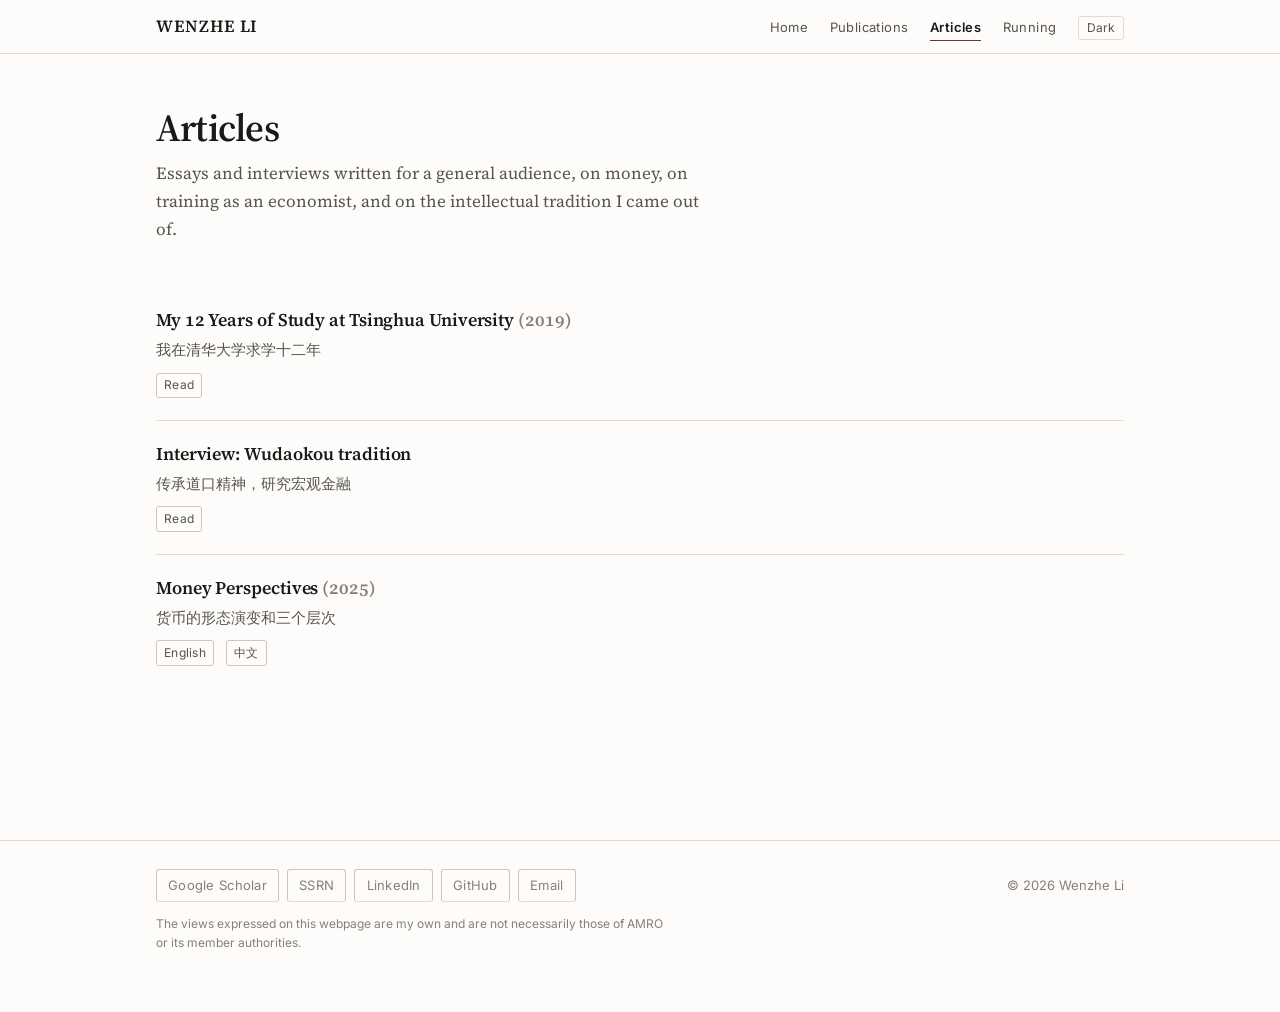
==== articles.html @ 1688cc85 "Complete the Google Site migration: photos and full article pages - All 9 running photos captured fr" ====
<!DOCTYPE html>
<html lang="en">
<head>
<meta charset="utf-8">
<meta name="viewport" content="width=device-width, initial-scale=1">
<title>Articles — Wenzhe Li</title>
<meta name="description" content="Essays and interviews by Wenzhe Li, including Money Perspectives, My 12 Years of Study at Tsinghua University, and an interview on the Wudaokou tradition.">
<link rel="canonical" href="https://freedomcs.github.io/articles.html">

<link rel="preconnect" href="https://fonts.googleapis.com">
<link rel="preconnect" href="https://fonts.gstatic.com" crossorigin>
<link href="https://fonts.googleapis.com/css2?family=Source+Serif+4:ital,opsz,wght@0,8..60,400..700;1,8..60,400&family=Inter:wght@400;500;600&display=swap" rel="stylesheet">
<link rel="icon" href="assets/favicon.svg" type="image/svg+xml">
<link rel="stylesheet" href="assets/style.css">
<script>
  try { var t = localStorage.getItem("wl-theme");
    if (t === "light" || t === "dark") document.documentElement.setAttribute("data-theme", t);
  } catch (e) {}
</script>
</head>
<body>
<a class="skip" href="#main">Skip to content</a>

<header class="masthead">
  <div class="masthead__inner">
    <a class="brand" href="index.html">Wenzhe Li</a>
    <nav class="nav" aria-label="Main">
      <a href="index.html">Home</a>
      <a href="index.html#publications">Publications</a>
      <a href="articles.html" aria-current="page">Articles</a>
      <a href="running.html">Running</a>
      <button class="theme-toggle" type="button">Dark</button>
    </nav>
  </div>
</header>

<main id="main">
  <div class="wrap">

    <h1 class="page-title">Articles</h1>
    <p class="page-intro">
      Essays and interviews written for a general audience, on money, on
      training as an economist, and on the intellectual tradition I came out of.
    </p>

    <ul class="articles" id="articles"></ul>


  </div>
</main>

<footer class="foot">
  <div class="wrap">
    <div class="foot__grid">
      <ul class="linkrow js-profiles"></ul>
      <div style="margin-left:auto">© <span class="js-year"></span> Wenzhe Li</div>
    </div>
    <p class="foot__disclaimer js-disclaimer"></p>
  </div>
</footer>

<script src="assets/site.js"></script>
</body>
</html>
---- assets/style.css ----
/* ==========================================================================
   Wenzhe Li — academic site
   Restrained academic serif. Light + dark. Print-optimised.
   ========================================================================== */

/* --- Design tokens ------------------------------------------------------- */
:root {
  --serif: "Source Serif 4", "Source Serif Pro", Charter, "Iowan Old Style",
           "Palatino Linotype", Palatino, Georgia, "Times New Roman", serif;
  --sans: "Inter", -apple-system, BlinkMacSystemFont, "Segoe UI", Roboto,
          "Helvetica Neue", Arial, sans-serif;
  --mono: ui-monospace, "SF Mono", "Cascadia Mono", Menlo, Consolas, monospace;
  --cjk: "Source Han Serif SC", "Noto Serif CJK SC", "Songti SC", SimSun, serif;

  /* Light theme */
  --bg:            #fdfcfa;
  --bg-raised:     #ffffff;
  --bg-subtle:     #f5f2ed;
  --ink:           #1a1a18;
  --ink-muted:     #57544e;
  --ink-faint:     #85817a;
  --rule:          #e2ddd4;
  --rule-strong:   #cdc7bb;
  --accent:        #7a2e2e;
  --accent-soft:   #f0e4e4;
  --accent-ink:    #5c2222;
  --new:           #8a5a00;
  --new-bg:        #fdf3dd;

  --measure: 34rem;
  --page: 64rem;
  --step: 1.6rem;
  --radius: 3px;
  --transition: 140ms ease;
}

@media (prefers-color-scheme: dark) {
  :root {
    --bg:          #16161a;
    --bg-raised:   #1d1d22;
    --bg-subtle:   #232329;
    --ink:         #e8e6e1;
    --ink-muted:   #a8a49c;
    --ink-faint:   #7d7972;
    --rule:        #32323a;
    --rule-strong: #45454f;
    --accent:      #d99a9a;
    --accent-soft: #2e2224;
    --accent-ink:  #e8b8b8;
    --new:         #d9b169;
    --new-bg:      #302819;
  }
}

/* Explicit toggle overrides — must win in both directions. */
:root[data-theme="light"] {
  --bg: #fdfcfa;  --bg-raised: #ffffff; --bg-subtle: #f5f2ed;
  --ink: #1a1a18; --ink-muted: #57544e; --ink-faint: #85817a;
  --rule: #e2ddd4; --rule-strong: #cdc7bb;
  --accent: #7a2e2e; --accent-soft: #f0e4e4; --accent-ink: #5c2222;
  --new: #8a5a00; --new-bg: #fdf3dd;
}
:root[data-theme="dark"] {
  --bg: #16161a;  --bg-raised: #1d1d22; --bg-subtle: #232329;
  --ink: #e8e6e1; --ink-muted: #a8a49c; --ink-faint: #7d7972;
  --rule: #32323a; --rule-strong: #45454f;
  --accent: #d99a9a; --accent-soft: #2e2224; --accent-ink: #e8b8b8;
  --new: #d9b169; --new-bg: #302819;
}

/* --- Base --------------------------------------------------------------- */
*, *::before, *::after { box-sizing: border-box; }

html {
  -webkit-text-size-adjust: 100%;
  scroll-behavior: smooth;
  scroll-padding-top: 5rem;
}
@media (prefers-reduced-motion: reduce) {
  html { scroll-behavior: auto; }
  *, *::before, *::after { transition-duration: 0.01ms !important; animation-duration: 0.01ms !important; }
}

body {
  margin: 0;
  background: var(--bg);
  color: var(--ink);
  font-family: var(--serif);
  font-size: 1.0625rem;
  line-height: 1.65;
  font-feature-settings: "kern" 1, "liga" 1, "onum" 1;
  text-rendering: optimizeLegibility;
  -webkit-font-smoothing: antialiased;
}

img { max-width: 100%; height: auto; display: block; }

a {
  color: var(--accent);
  text-decoration: none;
  border-bottom: 1px solid color-mix(in srgb, var(--accent) 32%, transparent);
  transition: border-color var(--transition), color var(--transition), background var(--transition);
}
a:hover { border-bottom-color: var(--accent); }
a:focus-visible {
  outline: 2px solid var(--accent);
  outline-offset: 2px;
  border-radius: 2px;
}

:lang(zh), .zh { font-family: var(--cjk); }

/* --- Layout ------------------------------------------------------------- */
.wrap {
  max-width: var(--page);
  margin: 0 auto;
  padding: 0 1.75rem;
}
.prose { max-width: var(--measure); }

main { padding-bottom: 5rem; }

section + section { margin-top: calc(var(--step) * 2.5); }

/* --- Skip link ---------------------------------------------------------- */
.skip {
  position: absolute;
  left: -9999px;
  top: 0;
  background: var(--accent);
  color: #fff;
  padding: 0.65rem 1.1rem;
  z-index: 100;
  border: 0;
  font-family: var(--sans);
  font-size: 0.875rem;
}
.skip:focus { left: 0.5rem; top: 0.5rem; }

/* --- Site header / nav -------------------------------------------------- */
.masthead {
  position: sticky;
  top: 0;
  z-index: 50;
  background: color-mix(in srgb, var(--bg) 88%, transparent);
  backdrop-filter: saturate(180%) blur(12px);
  -webkit-backdrop-filter: saturate(180%) blur(12px);
  border-bottom: 1px solid var(--rule);
}
.masthead__inner {
  max-width: var(--page);
  margin: 0 auto;
  padding: 0.75rem 1.75rem;
  display: flex;
  align-items: baseline;
  gap: 1.5rem;
  flex-wrap: wrap;
}
.brand {
  font-family: var(--serif);
  font-size: 1.0625rem;
  font-weight: 600;
  letter-spacing: 0.055em;
  text-transform: uppercase;
  color: var(--ink);
  border: 0;
  white-space: nowrap;
}
.brand:hover { color: var(--accent); border: 0; }

.nav {
  display: flex;
  gap: 1.35rem;
  margin-left: auto;
  align-items: baseline;
  flex-wrap: wrap;
  font-family: var(--sans);
  font-size: 0.8125rem;
  letter-spacing: 0.03em;
}
.nav a {
  color: var(--ink-muted);
  border: 0;
  padding-bottom: 2px;
  border-bottom: 1.5px solid transparent;
}
.nav a:hover { color: var(--ink); border-bottom-color: var(--rule-strong); }
.nav a[aria-current="page"] {
  color: var(--ink);
  font-weight: 600;
  border-bottom-color: var(--accent);
}

.theme-toggle {
  background: none;
  border: 1px solid var(--rule);
  color: var(--ink-muted);
  font-family: var(--sans);
  font-size: 0.75rem;
  cursor: pointer;
  padding: 0.25rem 0.5rem;
  border-radius: var(--radius);
  line-height: 1.2;
}
.theme-toggle:hover { color: var(--ink); border-color: var(--rule-strong); }

/* --- Hero --------------------------------------------------------------- */
.hero { padding: 3.75rem 0 0; }
.hero__grid {
  display: grid;
  grid-template-columns: minmax(0, 1fr) 12.5rem;
  gap: 3rem;
  align-items: start;
}
@media (max-width: 46rem) {
  .hero { padding-top: 2.5rem; }
  .hero__grid { grid-template-columns: 1fr; gap: 1.75rem; }
  .hero__aside { order: -1; }
}

h1.hero__name {
  font-size: clamp(2.1rem, 5.5vw, 3rem);
  line-height: 1.08;
  margin: 0 0 0.2em;
  font-weight: 600;
  letter-spacing: -0.02em;
}
.hero__name .zh {
  font-size: 0.55em;
  font-weight: 400;
  color: var(--ink-muted);
  letter-spacing: 0.06em;
  margin-left: 0.45em;
  white-space: nowrap;
}
.hero__tagline {
  font-family: var(--sans);
  font-size: 0.875rem;
  letter-spacing: 0.04em;
  color: var(--ink-muted);
  margin: 0 0 1.75rem;
}

.hero__lede {
  font-size: 1.1875rem;
  line-height: 1.55;
  margin: 0 0 1.5rem;
  max-width: var(--measure);
}
.hero__lede a { border-bottom-color: color-mix(in srgb, var(--accent) 45%, transparent); }

.portrait {
  border-radius: var(--radius);
  border: 1px solid var(--rule);
  background: var(--bg-subtle);
  aspect-ratio: 4 / 5;
  object-fit: cover;
  width: 100%;
}
.portrait--placeholder {
  display: grid;
  place-items: center;
  font-family: var(--sans);
  font-size: 0.6875rem;
  color: var(--ink-faint);
  text-align: center;
  padding: 1rem;
  line-height: 1.5;
}
@media (max-width: 46rem) {
  .portrait { max-width: 9rem; aspect-ratio: 1 / 1; border-radius: 50%; }
}

/* --- Affiliations ------------------------------------------------------- */
.affil {
  list-style: none;
  margin: 0 0 1.75rem;
  padding: 0;
  font-size: 0.9375rem;
  line-height: 1.5;
}
.affil li { margin-bottom: 0.4rem; padding-left: 0; }
.affil .role { color: var(--ink); }
.affil .org { color: var(--ink-muted); }
.affil .period {
  font-family: var(--sans);
  font-size: 0.75rem;
  color: var(--ink-faint);
  font-variant-numeric: tabular-nums;
  margin-left: 0.35rem;
}

.edu-line {
  font-size: 0.9375rem;
  color: var(--ink-muted);
  margin: -0.9rem 0 1.75rem;
}

/* --- Article pages ------------------------------------------------------- */
.article-meta {
  font-family: var(--sans);
  font-size: 0.8125rem;
  color: var(--ink-faint);
  margin: -1.75rem 0 2.5rem;
}
.article-body h2 {
  margin-top: 2.25rem;
  text-transform: none;
  letter-spacing: 0.01em;
  font-family: var(--serif);
  font-size: 1.25rem;
}
.article-body p { margin: 0 0 1.1em; }
.article-body .footnote {
  font-size: 0.8125rem;
  color: var(--ink-faint);
  border-top: 1px solid var(--rule);
  padding-top: 0.9rem;
  margin-top: 2rem;
}
.article-body .footnote + .footnote { border-top: 0; padding-top: 0; margin-top: 0; }

/* --- Cities chips (running page) ---------------------------------------- */
.cities { margin-top: 0.25rem; }
.cities li {
  display: inline-block;
  padding: 0.32rem 0.7rem;
  border: 1px solid var(--rule-strong);
  border-radius: var(--radius);
  color: var(--ink-muted);
  letter-spacing: 0.02em;
}

/* --- Photo gallery (running page) ---------------------------------------- */
.gallery {
  display: grid;
  grid-template-columns: repeat(auto-fill, minmax(14rem, 1fr));
  gap: 1rem;
}
.gallery figure { margin: 0; }
.gallery img {
  width: 100%;
  aspect-ratio: 1 / 1;
  object-fit: cover;
  border-radius: var(--radius);
  border: 1px solid var(--rule);
}
.gallery figcaption {
  font-family: var(--sans);
  font-size: 0.75rem;
  color: var(--ink-faint);
  margin-top: 0.35rem;
}

/* --- Profile links row -------------------------------------------------- */
.linkrow {
  display: flex;
  flex-wrap: wrap;
  gap: 0.5rem;
  list-style: none;
  margin: 0;
  padding: 0;
  font-family: var(--sans);
  font-size: 0.8125rem;
}
.linkrow a {
  display: inline-block;
  padding: 0.32rem 0.7rem;
  border: 1px solid var(--rule-strong);
  border-radius: var(--radius);
  color: var(--ink-muted);
  letter-spacing: 0.02em;
}
.linkrow a:hover {
  color: var(--accent);
  border-color: var(--accent);
  background: var(--accent-soft);
}

/* --- Headings ----------------------------------------------------------- */
h2 {
  font-size: 1.0625rem;
  font-weight: 600;
  letter-spacing: 0.09em;
  text-transform: uppercase;
  font-family: var(--sans);
  color: var(--ink);
  margin: 0 0 1.35rem;
  padding-bottom: 0.55rem;
  border-bottom: 1px solid var(--rule);
  display: flex;
  align-items: baseline;
  gap: 0.75rem;
  flex-wrap: wrap;
}
h2 .h2__aside {
  font-size: 0.75rem;
  font-weight: 400;
  letter-spacing: 0.03em;
  text-transform: none;
  color: var(--ink-faint);
  margin-left: auto;
}
h2 .h2__aside a { color: var(--ink-faint); border-bottom-color: var(--rule-strong); }
h2 .h2__aside a:hover { color: var(--accent); }

h3 {
  font-size: 1.125rem;
  font-weight: 600;
  margin: 0 0 0.4rem;
  line-height: 1.3;
  letter-spacing: -0.005em;
}

.page-title {
  font-size: clamp(1.85rem, 4.5vw, 2.4rem);
  font-weight: 600;
  letter-spacing: -0.02em;
  margin: 3.25rem 0 0.5rem;
  line-height: 1.15;
}
.page-intro {
  color: var(--ink-muted);
  max-width: var(--measure);
  margin: 0 0 2.75rem;
  font-size: 1.0625rem;
}

/* --- News --------------------------------------------------------------- */
.news { list-style: none; margin: 0; padding: 0; }
.news li {
  display: grid;
  grid-template-columns: 5rem 1fr;
  gap: 1rem;
  padding: 0.7rem 0;
  border-bottom: 1px solid var(--rule);
  font-size: 0.9375rem;
  line-height: 1.55;
}
.news li:last-child { border-bottom: 0; }
.news time {
  font-family: var(--sans);
  font-size: 0.75rem;
  color: var(--ink-faint);
  font-variant-numeric: tabular-nums;
  letter-spacing: 0.03em;
  padding-top: 0.22rem;
  white-space: nowrap;
}
@media (max-width: 34rem) {
  .news li { grid-template-columns: 1fr; gap: 0.2rem; }
  .news time { padding-top: 0; }
}

/* --- Research themes ---------------------------------------------------- */
.themes { display: grid; gap: 1.5rem; }
.theme {
  border-left: 2px solid var(--rule-strong);
  padding: 0.1rem 0 0.1rem 1.25rem;
}
.theme:hover { border-left-color: var(--accent); }
.theme h3 { font-size: 1.0625rem; }
.theme p {
  color: var(--ink-muted);
  margin: 0.35rem 0 0.6rem;
  font-size: 0.9375rem;
  max-width: var(--measure);
}
.theme__count {
  font-family: var(--sans);
  font-size: 0.75rem;
  color: var(--ink-faint);
  letter-spacing: 0.03em;
}
.theme__count a { color: var(--ink-faint); border-bottom-color: var(--rule-strong); }
.theme__count a:hover { color: var(--accent); }

/* --- Publications ------------------------------------------------------- */
.pubgroup + .pubgroup { margin-top: 2.5rem; }
.pubgroup__title {
  font-family: var(--sans);
  font-size: 0.8125rem;
  font-weight: 600;
  letter-spacing: 0.09em;
  text-transform: uppercase;
  color: var(--ink-muted);
  margin: 0 0 0.9rem;
}

.pubs { list-style: none; margin: 0; padding: 0; counter-reset: pub; }

.pub {
  display: grid;
  grid-template-columns: 3.25rem 1fr;
  gap: 1.1rem;
  padding: 1rem 0;
  border-bottom: 1px solid var(--rule);
}
.pub:last-child { border-bottom: 0; }
@media (max-width: 34rem) {
  .pub { grid-template-columns: 1fr; gap: 0.3rem; }
}

.pub__year {
  font-family: var(--sans);
  font-size: 0.8125rem;
  color: var(--ink-faint);
  font-variant-numeric: tabular-nums;
  letter-spacing: 0.02em;
  padding-top: 0.28rem;
}

.pub__title {
  font-size: 1.0625rem;
  font-weight: 600;
  line-height: 1.38;
  margin: 0 0 0.22rem;
  letter-spacing: -0.004em;
}
.pub__title a { color: var(--ink); border-bottom-color: var(--rule-strong); }
.pub__title a:hover { color: var(--accent); border-bottom-color: var(--accent); }

.pub__authors {
  font-size: 0.9375rem;
  color: var(--ink-muted);
  margin: 0 0 0.15rem;
}
.pub__authors .self { color: var(--ink); font-weight: 600; }

.pub__venue {
  font-size: 0.9375rem;
  color: var(--ink-muted);
  margin: 0 0 0.15rem;
}
.pub__venue em { color: var(--ink); font-style: italic; }

.pub__zh {
  font-family: var(--cjk);
  font-size: 0.875rem;
  color: var(--ink-faint);
  margin: 0.25rem 0 0.15rem;
  line-height: 1.6;
}

.pub__note,
.pub__presented {
  font-size: 0.875rem;
  color: var(--ink-faint);
  margin: 0.25rem 0 0;
  line-height: 1.55;
}

.pub__meta {
  display: flex;
  flex-wrap: wrap;
  align-items: center;
  gap: 0.35rem 0.75rem;
  margin-top: 0.5rem;
  font-family: var(--sans);
  font-size: 0.75rem;
  letter-spacing: 0.02em;
}
.pub__links { display: flex; flex-wrap: wrap; gap: 0.35rem; }
.pub__links a {
  border: 1px solid var(--rule-strong);
  border-radius: var(--radius);
  padding: 0.12rem 0.45rem;
  color: var(--ink-muted);
}
.pub__links a:hover { color: var(--accent); border-color: var(--accent); background: var(--accent-soft); }

.cites { color: var(--ink-faint); }
.cites a { color: var(--ink-faint); border-bottom-color: var(--rule-strong); }
.cites a:hover { color: var(--accent); }

.tag {
  display: inline-block;
  font-family: var(--sans);
  font-size: 0.6875rem;
  letter-spacing: 0.05em;
  text-transform: uppercase;
  padding: 0.1rem 0.4rem;
  border-radius: var(--radius);
  background: var(--bg-subtle);
  color: var(--ink-faint);
  border: 1px solid var(--rule);
  white-space: nowrap;
}
.tag--new {
  background: var(--new-bg);
  color: var(--new);
  border-color: color-mix(in srgb, var(--new) 32%, transparent);
  font-weight: 600;
}
.tag--theme { cursor: pointer; }
.tag--theme:hover { color: var(--accent); border-color: var(--accent); }

/* --- Filters ------------------------------------------------------------ */
.filters {
  display: flex;
  flex-wrap: wrap;
  gap: 0.45rem;
  margin: 0 0 2rem;
  padding: 0;
  list-style: none;
}
.filter {
  font-family: var(--sans);
  font-size: 0.8125rem;
  letter-spacing: 0.02em;
  padding: 0.32rem 0.75rem;
  border: 1px solid var(--rule-strong);
  border-radius: var(--radius);
  background: none;
  color: var(--ink-muted);
  cursor: pointer;
  transition: all var(--transition);
}
.filter:hover { color: var(--ink); border-color: var(--ink-faint); }
.filter[aria-pressed="true"] {
  background: var(--accent);
  border-color: var(--accent);
  color: #fff;
  font-weight: 500;
}
@media (prefers-color-scheme: dark) {
  .filter[aria-pressed="true"] { color: #16161a; }
}
:root[data-theme="dark"] .filter[aria-pressed="true"] { color: #16161a; }
:root[data-theme="light"] .filter[aria-pressed="true"] { color: #fff; }

/* Reserves its line whether or not a filter is active, so the first group
   heading does not jump when filtering. */
.filter-note {
  font-family: var(--sans);
  font-size: 0.8125rem;
  color: var(--ink-faint);
  margin: 0 0 1.75rem;
  min-height: 1.3em;
}

/* --- Notes / callouts --------------------------------------------------- */
.note {
  font-size: 0.875rem;
  color: var(--ink-faint);
  line-height: 1.6;
  background: var(--bg-subtle);
  border: 1px solid var(--rule);
  border-radius: var(--radius);
  padding: 0.9rem 1.1rem;
  margin: 1.75rem 0 0;
  max-width: var(--measure);
}
.note a { color: var(--ink-muted); }

/* --- Article cards ------------------------------------------------------ */
.articles { list-style: none; margin: 0; padding: 0; }
.articles li {
  padding: 1.35rem 0;
  border-bottom: 1px solid var(--rule);
}
.articles li:last-child { border-bottom: 0; }
.articles p {
  color: var(--ink-muted);
  margin: 0.35rem 0 0.65rem;
  font-size: 0.9375rem;
  max-width: var(--measure);
}
.articles .pub__zh { margin-top: 0.1rem; }

/* --- CV ----------------------------------------------------------------- */
.cv-block { margin-bottom: 2rem; }
.cv-row {
  display: grid;
  grid-template-columns: 8.5rem 1fr;
  gap: 1.25rem;
  padding: 0.5rem 0;
  border-bottom: 1px solid var(--rule);
  font-size: 0.9375rem;
}
.cv-row:last-child { border-bottom: 0; }
.cv-row__when {
  font-family: var(--sans);
  font-size: 0.75rem;
  color: var(--ink-faint);
  font-variant-numeric: tabular-nums;
  padding-top: 0.25rem;
  letter-spacing: 0.02em;
}
@media (max-width: 34rem) {
  .cv-row { grid-template-columns: 1fr; gap: 0.15rem; }
  .cv-row__when { padding-top: 0; }
}
.print-hint {
  font-family: var(--sans);
  font-size: 0.8125rem;
  color: var(--ink-faint);
  background: var(--bg-subtle);
  border: 1px solid var(--rule);
  border-radius: var(--radius);
  padding: 0.7rem 1rem;
  margin-bottom: 2.25rem;
  max-width: var(--measure);
}

/* --- Footer ------------------------------------------------------------- */
.foot {
  border-top: 1px solid var(--rule);
  margin-top: 4.5rem;
  padding: 1.75rem 0 3rem;
  font-family: var(--sans);
  font-size: 0.8125rem;
  color: var(--ink-faint);
  line-height: 1.6;
}
.foot__grid {
  display: flex;
  flex-wrap: wrap;
  gap: 1rem 2.5rem;
  align-items: baseline;
}
.foot a { color: var(--ink-faint); border-bottom-color: var(--rule); }
.foot a:hover { color: var(--accent); }
.foot__disclaimer { max-width: 32rem; font-size: 0.75rem; }
.foot__bookmarks { display: flex; gap: 1rem; flex-wrap: wrap; }

.visits {
  font-variant-numeric: tabular-nums;
  letter-spacing: 0.01em;
}

/* --- Utility ------------------------------------------------------------ */
.sr-only {
  position: absolute; width: 1px; height: 1px;
  padding: 0; margin: -1px; overflow: hidden;
  clip: rect(0,0,0,0); white-space: nowrap; border: 0;
}
[hidden] { display: none !important; }
.scroll-x { overflow-x: auto; }

/* --- Print -------------------------------------------------------------- */
@media print {
  :root {
    --bg: #fff; --bg-raised: #fff; --bg-subtle: #fff;
    --ink: #000; --ink-muted: #333; --ink-faint: #555;
    --rule: #ccc; --rule-strong: #999;
    --accent: #000; --accent-soft: #fff;
  }
  @page { margin: 16mm 15mm; }

  body { font-size: 9.75pt; line-height: 1.4; background: #fff; color: #000; }

  .masthead, .nav, .theme-toggle, .skip, .filters, .filter-note,
  .print-hint, .foot__bookmarks, .portrait, .hero__aside, .visits,
  .no-print { display: none !important; }

  .wrap { max-width: none; padding: 0; }
  .prose, .hero__lede, .page-intro, .note, .theme p, .articles p { max-width: none; }
  .hero { padding-top: 0; }
  .hero__grid { grid-template-columns: 1fr; gap: 0; }

  h1.hero__name, .page-title { font-size: 19pt; margin: 0 0 0.15em; }
  .page-title { margin-top: 0; }
  .page-title .zh, .hero__name .zh { margin-left: 0.4em; font-size: 0.6em; }
  h2 {
    font-size: 9.5pt; margin: 14pt 0 6pt; padding-bottom: 3pt;
    border-bottom: 0.75pt solid #000; break-after: avoid;
  }
  h3, .pub__title { font-size: 10pt; break-after: avoid; }

  section + section { margin-top: 0; }
  .pub, .news li, .cv-row, .articles li {
    padding: 4pt 0; border-bottom: 0.4pt solid #ddd;
    break-inside: avoid; page-break-inside: avoid;
  }
  .pubgroup { break-inside: auto; }
  .pubgroup + .pubgroup { margin-top: 12pt; }

  a { color: #000; border-bottom: 0; text-decoration: none; }
  /* Interface affordances carry no meaning on paper. */
  .pub__links, .cites, .tag, .pub__meta { display: none !important; }
  .foot { margin-top: 12pt; padding: 6pt 0 0; border-top: 0.5pt solid #999; font-size: 7.5pt; }
}
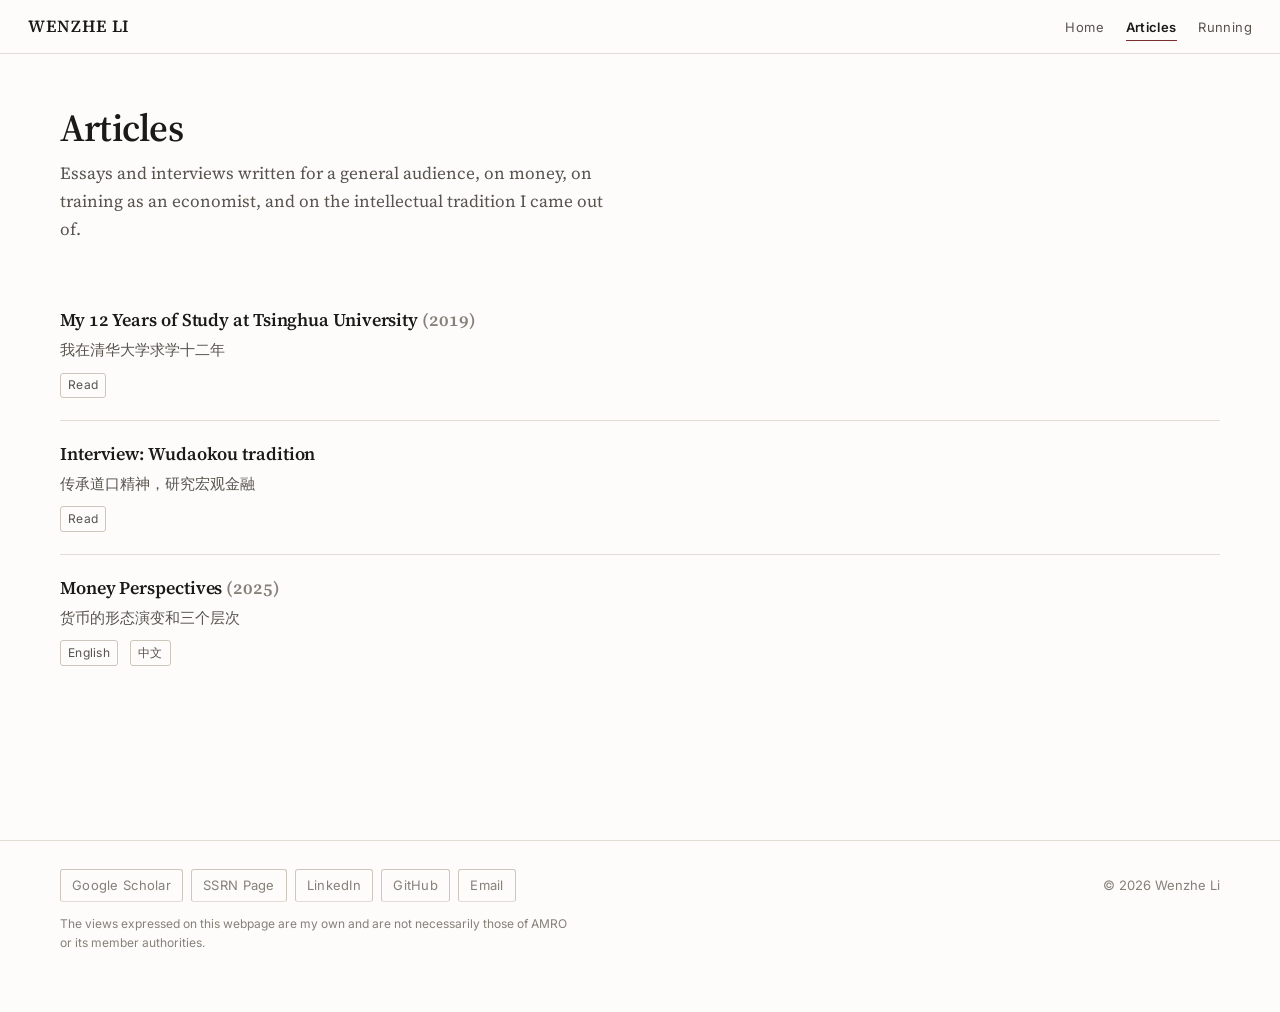
==== commit 492034f9: "Use original-resolution running photos, GPS stripped Replaces the Google-Sites-derived square crops " ====
--- a/articles.html
+++ b/articles.html
@@ -26,10 +26,8 @@
     <a class="brand" href="index.html">Wenzhe Li</a>
     <nav class="nav" aria-label="Main">
       <a href="index.html">Home</a>
-      <a href="index.html#publications">Publications</a>
       <a href="articles.html" aria-current="page">Articles</a>
       <a href="running.html">Running</a>
-      <button class="theme-toggle" type="button">Dark</button>
     </nav>
   </div>
 </header>
--- a/assets/style.css
+++ b/assets/style.css
@@ -28,7 +28,7 @@
   --new-bg:        #fdf3dd;
 
   --measure: 34rem;
-  --page: 64rem;
+  --page: 76rem;
   --step: 1.6rem;
   --radius: 3px;
   --transition: 140ms ease;
@@ -148,7 +148,7 @@
   border-bottom: 1px solid var(--rule);
 }
 .masthead__inner {
-  max-width: var(--page);
+  max-width: none;
   margin: 0 auto;
   padding: 0.75rem 1.75rem;
   display: flex;
@@ -204,6 +204,154 @@
 }
 .theme-toggle:hover { color: var(--ink); border-color: var(--rule-strong); }
 
+@media (max-width: 46rem) {
+  .masthead__inner {
+    display: block;
+    padding: 0.7rem 1rem 0.65rem;
+  }
+  .brand { display: inline-block; margin-bottom: 0.55rem; }
+  .nav {
+    width: auto;
+    max-width: 100%;
+    margin-left: 0;
+    display: grid;
+    grid-template-columns: repeat(3, max-content);
+    gap: 1.5rem;
+    justify-content: start;
+    flex-wrap: nowrap;
+  }
+  .nav .theme-toggle { display: none; }
+}
+
+/* --- Google Site profile composition ----------------------------------- */
+.profile {
+  padding: 5rem 0 0;
+  font-family: var(--sans);
+}
+.profile__grid {
+  display: grid;
+  grid-template-columns: 16.625rem 28rem 10.5rem;
+  gap: 5rem;
+  align-items: center;
+}
+.profile__grid > * { min-width: 0; }
+.profile__portrait .portrait {
+  width: 16.625rem;
+  max-width: none;
+  aspect-ratio: 1 / 1;
+  border-radius: 0;
+}
+.profile__details {
+  text-align: center;
+  color: var(--ink);
+}
+.profile__name {
+  margin: 0 0 1rem;
+  font-family: var(--sans);
+  font-size: 1.75rem;
+  line-height: 1.2;
+  letter-spacing: 0;
+  text-transform: uppercase;
+}
+.profile__name .zh {
+  margin-left: 0.35rem;
+  font-family: var(--sans);
+}
+.profile__lines p {
+  margin: 0 0 1rem;
+  font-size: 0.875rem;
+  line-height: 1.55;
+}
+.profile__lines p:last-child { margin-bottom: 0; }
+.profile__lines a { color: var(--ink); border-bottom-color: var(--ink-muted); }
+.profile__logos {
+  display: grid;
+  align-items: center;
+  gap: 2.1rem;
+}
+.profile__logos img {
+  width: 100%;
+  max-height: 3.2rem;
+  object-fit: contain;
+}
+.profile__bio {
+  margin-top: 7.5rem;
+  font-size: 0.875rem;
+  line-height: 1.7;
+}
+.profile__bio p { margin: 0; }
+.profile__links {
+  display: grid;
+  grid-template-columns: 10rem 1fr;
+  align-items: center;
+  gap: 2rem;
+  margin-top: 3.25rem;
+  font-size: 0.875rem;
+}
+.profile__links .linkrow {
+  display: grid;
+  grid-template-columns: repeat(4, minmax(0, 1fr));
+  gap: 2rem;
+  margin: 0;
+}
+.profile__links .linkrow li { display: block; }
+.profile__links .linkrow a {
+  display: block;
+  padding: 0.55rem 0.75rem;
+  border: 0;
+  border-radius: 2px;
+  background: #603482;
+  color: #fff;
+  text-align: center;
+}
+.profile__links .linkrow a:hover { background: #4f286e; }
+
+@media (max-width: 68rem) {
+  .profile__grid {
+    grid-template-columns: 14rem minmax(20rem, 1fr) 9rem;
+    gap: 3rem;
+  }
+  .profile__portrait .portrait { width: 14rem; }
+}
+
+@media (max-width: 46rem) {
+  .profile { padding-top: 4rem; }
+  .profile__grid {
+    grid-template-columns: 1fr;
+    gap: 3.5rem;
+    justify-items: center;
+  }
+  .profile__portrait .portrait { width: min(14rem, 72vw); }
+  .profile__details {
+    width: min(100%, calc(100vw - 3.5rem));
+    min-width: 0;
+  }
+  .profile__name { font-size: 1.55rem; }
+  .profile__lines p {
+    max-width: 100%;
+    font-size: 0.8rem;
+    overflow-wrap: anywhere;
+  }
+  .profile__lines a {
+    display: block;
+    width: max-content;
+    max-width: 100%;
+    margin-inline: auto;
+    overflow-wrap: anywhere;
+  }
+  .profile__logos { width: 10.5rem; }
+  .profile__bio { margin-top: 4rem; }
+  .profile__links {
+    grid-template-columns: 1fr;
+    gap: 1rem;
+    margin-top: 2.5rem;
+  }
+  .profile__links .linkrow {
+    grid-template-columns: repeat(2, minmax(0, 1fr));
+    gap: 0.75rem;
+  }
+}
+
 /* --- Hero --------------------------------------------------------------- */
 .hero { padding: 3.75rem 0 0; }
 .hero__grid {
@@ -334,22 +482,53 @@
 /* --- Photo gallery (running page) ---------------------------------------- */
 .gallery {
   display: grid;
-  grid-template-columns: repeat(auto-fill, minmax(14rem, 1fr));
-  gap: 1rem;
+  grid-template-columns: repeat(3, minmax(0, 1fr));
+  column-gap: 1.8rem;
+  row-gap: 4rem;
 }
 .gallery figure { margin: 0; }
 .gallery img {
   width: 100%;
-  aspect-ratio: 1 / 1;
+  aspect-ratio: 4 / 3;
   object-fit: cover;
   border-radius: var(--radius);
   border: 1px solid var(--rule);
 }
 .gallery figcaption {
   font-family: var(--sans);
-  font-size: 0.75rem;
-  color: var(--ink-faint);
-  margin-top: 0.35rem;
+  font-size: 1.7rem;
+  font-weight: 600;
+  color: var(--ink);
+  margin-top: 0.75rem;
+  text-align: center;
+}
+
+.running-page .page-title {
+  margin: 0;
+  padding: 5.5rem 0 7rem;
+  text-align: center;
+  font-size: 3.5rem;
+  font-weight: 500;
+}
+.running-page .prose {
+  max-width: none;
+  font-family: var(--sans);
+  font-size: 0.875rem;
+  line-height: 1.65;
+}
+.running-page .prose p { margin: 0 0 1rem; }
+.running-page section { margin-top: 3.5rem; }
+
+@media (max-width: 46rem) {
+  .running-page .page-title {
+    padding: 3.5rem 0 3rem;
+    font-size: 2.5rem;
+  }
+  .gallery {
+    grid-template-columns: 1fr;
+    row-gap: 2.75rem;
+  }
+  .gallery figcaption { font-size: 1.35rem; }
 }
 
 /* --- Profile links row -------------------------------------------------- */
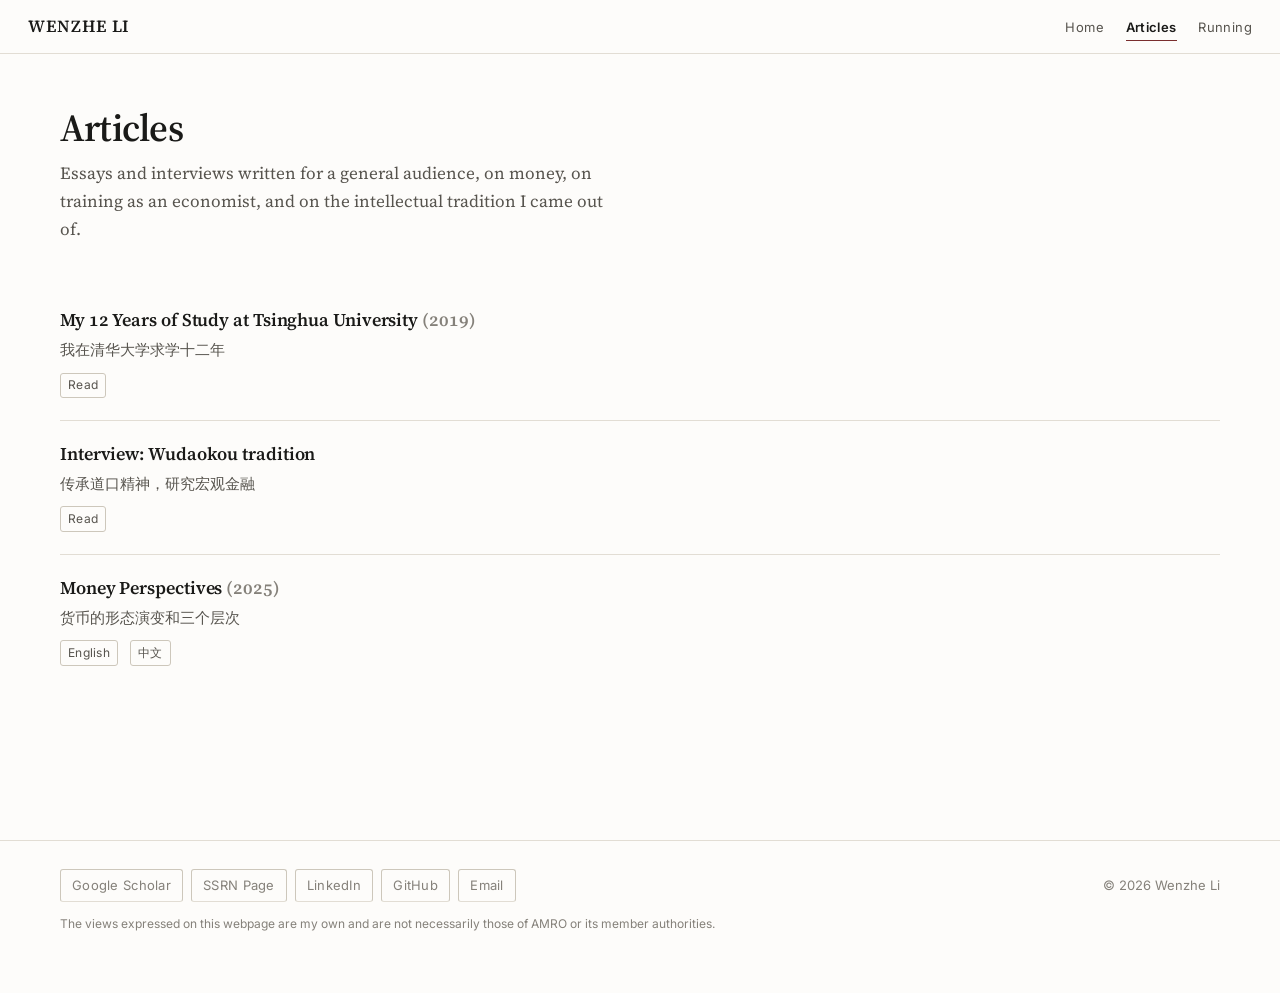
==== commit 8a46fb16: "Match the original page titles; unwrap the footer disclaimer Titles followed an invented pattern ("W" ====
--- a/articles.html
+++ b/articles.html
@@ -3,7 +3,7 @@
 <head>
 <meta charset="utf-8">
 <meta name="viewport" content="width=device-width, initial-scale=1">
-<title>Articles — Wenzhe Li</title>
+<title>WENZHE LI - Articles</title>
 <meta name="description" content="Essays and interviews by Wenzhe Li, including Money Perspectives, My 12 Years of Study at Tsinghua University, and an interview on the Wudaokou tradition.">
 <link rel="canonical" href="https://freedomcs.github.io/articles.html">
 
@@ -12,11 +12,6 @@
 <link href="https://fonts.googleapis.com/css2?family=Source+Serif+4:ital,opsz,wght@0,8..60,400..700;1,8..60,400&family=Inter:wght@400;500;600&display=swap" rel="stylesheet">
 <link rel="icon" href="assets/favicon.svg" type="image/svg+xml">
 <link rel="stylesheet" href="assets/style.css">
-<script>
-  try { var t = localStorage.getItem("wl-theme");
-    if (t === "light" || t === "dark") document.documentElement.setAttribute("data-theme", t);
-  } catch (e) {}
-</script>
 </head>
 <body>
 <a class="skip" href="#main">Skip to content</a>
--- a/assets/style.css
+++ b/assets/style.css
@@ -34,40 +34,6 @@
   --transition: 140ms ease;
 }
 
-@media (prefers-color-scheme: dark) {
-  :root {
-    --bg:          #16161a;
-    --bg-raised:   #1d1d22;
-    --bg-subtle:   #232329;
-    --ink:         #e8e6e1;
-    --ink-muted:   #a8a49c;
-    --ink-faint:   #7d7972;
-    --rule:        #32323a;
-    --rule-strong: #45454f;
-    --accent:      #d99a9a;
-    --accent-soft: #2e2224;
-    --accent-ink:  #e8b8b8;
-    --new:         #d9b169;
-    --new-bg:      #302819;
-  }
-}
-
-/* Explicit toggle overrides — must win in both directions. */
-:root[data-theme="light"] {
-  --bg: #fdfcfa;  --bg-raised: #ffffff; --bg-subtle: #f5f2ed;
-  --ink: #1a1a18; --ink-muted: #57544e; --ink-faint: #85817a;
-  --rule: #e2ddd4; --rule-strong: #cdc7bb;
-  --accent: #7a2e2e; --accent-soft: #f0e4e4; --accent-ink: #5c2222;
-  --new: #8a5a00; --new-bg: #fdf3dd;
-}
-:root[data-theme="dark"] {
-  --bg: #16161a;  --bg-raised: #1d1d22; --bg-subtle: #232329;
-  --ink: #e8e6e1; --ink-muted: #a8a49c; --ink-faint: #7d7972;
-  --rule: #32323a; --rule-strong: #45454f;
-  --accent: #d99a9a; --accent-soft: #2e2224; --accent-ink: #e8b8b8;
-  --new: #d9b169; --new-bg: #302819;
-}
-
 /* --- Base --------------------------------------------------------------- */
 *, *::before, *::after { box-sizing: border-box; }
 
@@ -191,19 +157,6 @@
   border-bottom-color: var(--accent);
 }
 
-.theme-toggle {
-  background: none;
-  border: 1px solid var(--rule);
-  color: var(--ink-muted);
-  font-family: var(--sans);
-  font-size: 0.75rem;
-  cursor: pointer;
-  padding: 0.25rem 0.5rem;
-  border-radius: var(--radius);
-  line-height: 1.2;
-}
-.theme-toggle:hover { color: var(--ink); border-color: var(--rule-strong); }
-
 @media (max-width: 46rem) {
   .masthead__inner {
     display: block;
@@ -220,7 +173,6 @@
     justify-content: start;
     flex-wrap: nowrap;
   }
-  .nav .theme-toggle { display: none; }
 }
 
 /* --- Google Site profile composition ----------------------------------- */
@@ -274,6 +226,7 @@
   max-height: 3.2rem;
   object-fit: contain;
 }
+
 .profile__bio {
   margin-top: 7.5rem;
   font-size: 0.875rem;
@@ -802,12 +755,6 @@
   color: #fff;
   font-weight: 500;
 }
-@media (prefers-color-scheme: dark) {
-  .filter[aria-pressed="true"] { color: #16161a; }
-}
-:root[data-theme="dark"] .filter[aria-pressed="true"] { color: #16161a; }
-:root[data-theme="light"] .filter[aria-pressed="true"] { color: #fff; }
-
 /* Reserves its line whether or not a filter is active, so the first group
    heading does not jump when filtering. */
 .filter-note {
@@ -900,7 +847,7 @@
 }
 .foot a { color: var(--ink-faint); border-bottom-color: var(--rule); }
 .foot a:hover { color: var(--accent); }
-.foot__disclaimer { max-width: 32rem; font-size: 0.75rem; }
+.foot__disclaimer { font-size: 0.75rem; }
 .foot__bookmarks { display: flex; gap: 1rem; flex-wrap: wrap; }
 
 .visits {
@@ -929,7 +876,7 @@
 
   body { font-size: 9.75pt; line-height: 1.4; background: #fff; color: #000; }
 
-  .masthead, .nav, .theme-toggle, .skip, .filters, .filter-note,
+  .masthead, .nav, .skip, .filters, .filter-note,
   .print-hint, .foot__bookmarks, .portrait, .hero__aside, .visits,
   .no-print { display: none !important; }
 
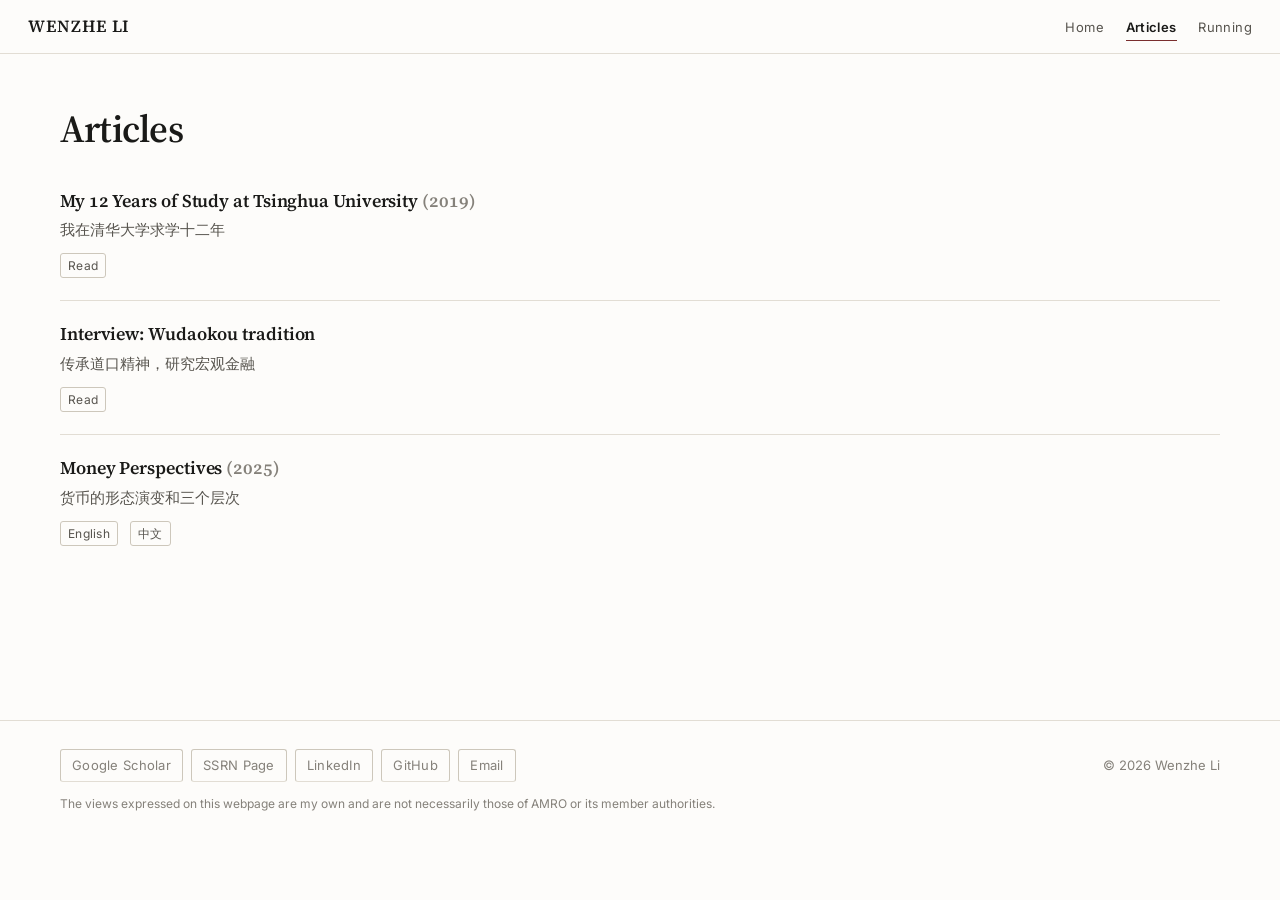
==== commit 2fc42041: "Typographic pass: measure, consistent sizing, mobile fixes Line length. Body text ran the full 1160p" ====
--- a/articles.html
+++ b/articles.html
@@ -31,10 +31,6 @@
   <div class="wrap">
 
     <h1 class="page-title">Articles</h1>
-    <p class="page-intro">
-      Essays and interviews written for a general audience, on money, on
-      training as an economist, and on the intellectual tradition I came out of.
-    </p>
 
     <ul class="articles" id="articles"></ul>
 
--- a/assets/style.css
+++ b/assets/style.css
@@ -28,6 +28,9 @@
   --new-bg:        #fdf3dd;
 
   --measure: 34rem;
+  /* ~68 characters at the body size — the range the eye tracks without
+     losing its place returning to the start of a line. */
+  --measure-prose: 40rem;
   --page: 76rem;
   --step: 1.6rem;
   --radius: 3px;
@@ -229,10 +232,14 @@
 
 .profile__bio {
   margin-top: 7.5rem;
-  font-size: 0.875rem;
-  line-height: 1.7;
-}
-.profile__bio p { margin: 0; }
+  /* Was 0.875rem across the full 1160px — about 166 characters per line.
+     Now matches the article body size and sits on a readable measure. */
+  font-size: 1.0625rem;
+  line-height: 1.75;
+  max-width: var(--measure-prose);
+}
+.profile__bio p { margin: 0 0 1.15em; }
+.profile__bio p:last-child { margin-bottom: 0; }
 .profile__links {
   display: grid;
   grid-template-columns: 10rem 1fr;
@@ -398,28 +405,102 @@
 }
 
 /* --- Article pages ------------------------------------------------------- */
+
+/* Author line / Chinese subtitle under the article title. */
+.byline {
+  font-size: 1.0625rem;
+  color: var(--ink-muted);
+  margin: -0.35rem 0 1.9rem;
+  max-width: var(--measure-prose);
+}
+.byline:lang(en) { font-family: var(--serif); }
+.byline:lang(zh) { font-family: var(--cjk); }
+
 .article-meta {
   font-family: var(--sans);
   font-size: 0.8125rem;
   color: var(--ink-faint);
-  margin: -1.75rem 0 2.5rem;
+  margin: 0 0 2.75rem;
+  max-width: var(--measure-prose);
+}
+
+/* Long-form prose is held to a readable measure. Without this the text runs
+   the full page width — around 136 characters per line, roughly double what
+   the eye tracks comfortably. */
+.article-body {
+  max-width: var(--measure-prose);
+  font-size: 1.0625rem;
+  line-height: 1.75;
 }
 .article-body h2 {
   margin-top: 2.25rem;
   text-transform: none;
   letter-spacing: 0.01em;
   font-family: var(--serif);
-  font-size: 1.25rem;
-}
-.article-body p { margin: 0 0 1.1em; }
+  font-size: 1.375rem;
+  font-weight: 600;
+  border-bottom: 0;
+  padding-bottom: 0;
+  display: block;
+}
+.article-body p { margin: 0 0 1.15em; }
+
+/* CJK text has no spaces, so a whole paragraph is one unbreakable "word" and
+   would otherwise force the page sideways on a phone. */
+.article-body:lang(zh-Hans),
+.article-body:lang(zh),
+.article-body [lang="zh"] {
+  line-break: normal;
+  word-break: normal;
+  overflow-wrap: anywhere;
+}
+
+/* A Latin passage inside a Chinese page inherits the CJK serif, whose Latin
+   glyphs are uniform-width and read as monospace. Give it the Latin serif. */
+.article-body [lang="en"] {
+  font-family: var(--serif);
+  overflow-wrap: break-word;
+}
+
 .article-body .footnote {
   font-size: 0.8125rem;
   color: var(--ink-faint);
   border-top: 1px solid var(--rule);
   padding-top: 0.9rem;
   margin-top: 2rem;
-}
+  /* Reference lists carry bare URLs of 100+ characters. */
+  overflow-wrap: break-word;
+  word-break: break-word;
+}
+
+/* Bibliography entries: smaller, hanging indent, and forced to wrap — several
+   contain bare URLs over 100 characters that would otherwise push the page
+   sideways on a phone. */
+.article-body .reference {
+  font-size: 0.875rem;
+  line-height: 1.6;
+  color: var(--ink-muted);
+  margin: 0 0 0.65em;
+  padding-left: 1.5rem;
+  text-indent: -1.5rem;
+  overflow-wrap: break-word;
+  word-break: break-word;
+}
+.article-body .reference:lang(en) { font-family: var(--serif); }
 .article-body .footnote + .footnote { border-top: 0; padding-top: 0; margin-top: 0; }
+
+/* The closing citation was extracted as a preformatted block and inherited a
+   monospace face; it is prose, so it should read as prose. */
+.article-body pre {
+  font-family: var(--serif);
+  font-size: 0.875rem;
+  color: var(--ink-faint);
+  white-space: pre-wrap;
+  overflow-wrap: break-word;
+  border-top: 1px solid var(--rule);
+  padding-top: 0.9rem;
+  margin: 2rem 0 0;
+}
 
 /* --- Cities chips (running page) ---------------------------------------- */
 .cities { margin-top: 0.25rem; }
@@ -463,14 +544,18 @@
   font-size: 3.5rem;
   font-weight: 500;
 }
+/* Centred to sit under the centred title, but held to a readable measure
+   rather than the full page width. */
 .running-page .prose {
-  max-width: none;
-  font-family: var(--sans);
-  font-size: 0.875rem;
-  line-height: 1.65;
-}
-.running-page .prose p { margin: 0 0 1rem; }
+  max-width: var(--measure-prose);
+  margin-inline: auto;
+  font-size: 1.0625rem;
+  line-height: 1.75;
+}
+.running-page .prose p { margin: 0 0 1.15em; }
+.running-page .prose p:last-child { margin-bottom: 0; }
 .running-page section { margin-top: 3.5rem; }
+.running-page .prose + section { margin-top: 4rem; }
 
 @media (max-width: 46rem) {
   .running-page .page-title {
@@ -548,8 +633,12 @@
   font-size: clamp(1.85rem, 4.5vw, 2.4rem);
   font-weight: 600;
   letter-spacing: -0.02em;
-  margin: 3.25rem 0 0.5rem;
-  line-height: 1.15;
+  margin: 3.25rem 0 0.9rem;
+  line-height: 1.2;
+  /* Slightly wider than the prose measure: a heading at this size can carry
+     more characters per line without becoming hard to track. */
+  max-width: 46rem;
+  text-wrap: balance;
 }
 .page-intro {
   color: var(--ink-muted);
@@ -850,9 +939,11 @@
 .foot__disclaimer { font-size: 0.75rem; }
 .foot__bookmarks { display: flex; gap: 1rem; flex-wrap: wrap; }
 
-.visits {
-  font-variant-numeric: tabular-nums;
-  letter-spacing: 0.01em;
+/* MapMyVisitors widget — a plain image, so it needs no border or chrome. */
+.visitors a { border-bottom: 0; display: inline-block; }
+.visitors img {
+  border-radius: var(--radius);
+  max-width: 300px;
 }
 
 /* --- Utility ------------------------------------------------------------ */
@@ -877,7 +968,7 @@
   body { font-size: 9.75pt; line-height: 1.4; background: #fff; color: #000; }
 
   .masthead, .nav, .skip, .filters, .filter-note,
-  .print-hint, .foot__bookmarks, .portrait, .hero__aside, .visits,
+  .print-hint, .foot__bookmarks, .portrait, .hero__aside, .visitors,
   .no-print { display: none !important; }
 
   .wrap { max-width: none; padding: 0; }
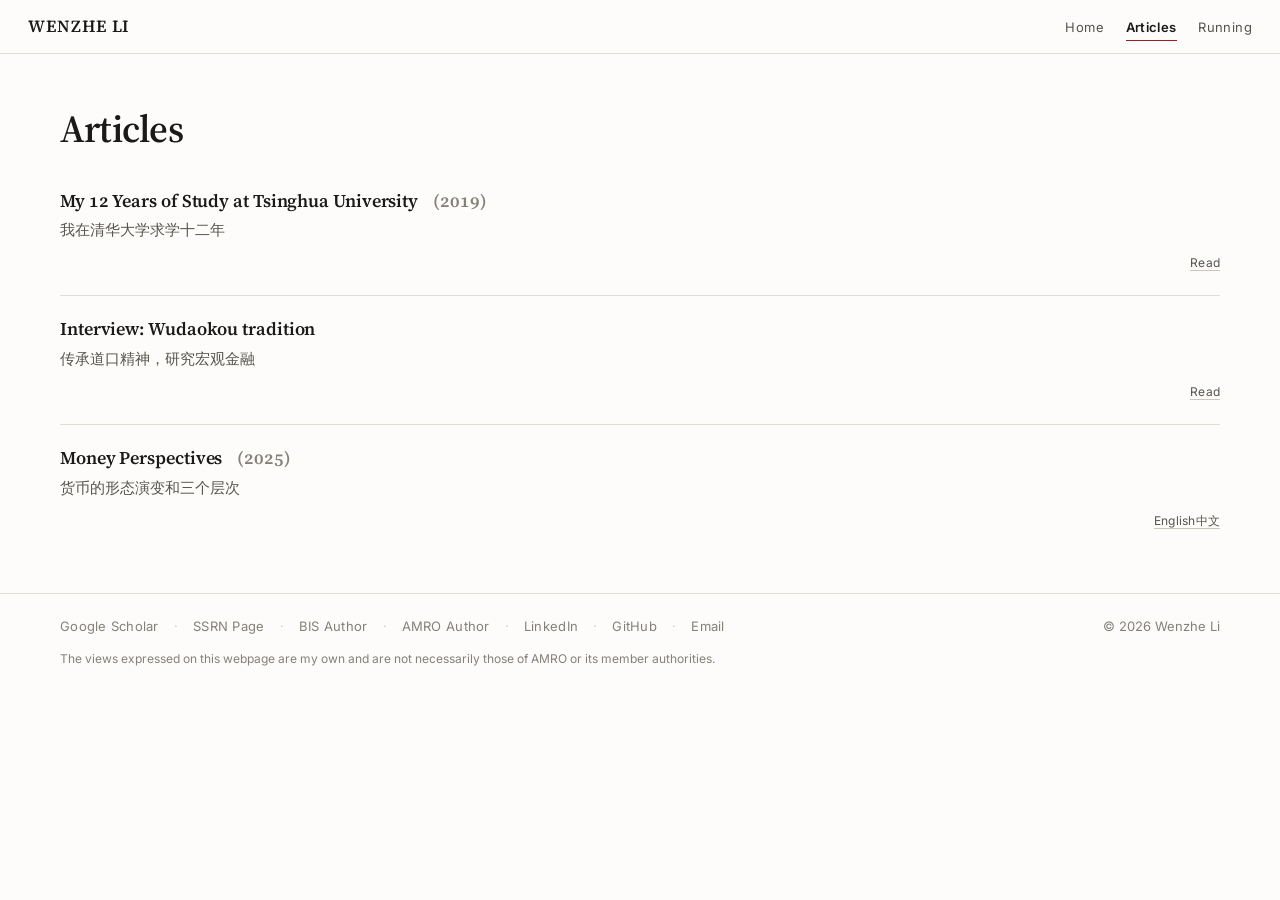
==== commit 9506ac41: "Rewrite the page descriptions for search results" ====
--- a/articles.html
+++ b/articles.html
@@ -4,8 +4,15 @@
 <meta charset="utf-8">
 <meta name="viewport" content="width=device-width, initial-scale=1">
 <title>WENZHE LI - Articles</title>
-<meta name="description" content="Essays and interviews by Wenzhe Li, including Money Perspectives, My 12 Years of Study at Tsinghua University, and an interview on the Wudaokou tradition.">
+<meta name="description" content="Essays and interviews by Wenzhe Li (李文喆), economist at AMRO: on the evolving forms of money and how it is defined, twelve years of study at Tsinghua University, and the Wudaokou tradition in macro-finance research.">
 <link rel="canonical" href="https://freedomcs.github.io/articles.html">
+
+<meta property="og:type" content="website">
+<meta property="og:title" content="Articles — Wenzhe Li">
+<meta property="og:description" content="Essays and interviews by Wenzhe Li (李文喆), economist at AMRO: on the evolving forms of money and how it is defined, twelve years of study at Tsinghua University, and the Wudaokou tradition in macro-finance research.">
+<meta property="og:url" content="https://freedomcs.github.io/articles.html">
+<meta property="og:image" content="https://freedomcs.github.io/assets/portrait.jpg">
+<meta name="twitter:card" content="summary">
 
 <link rel="preconnect" href="https://fonts.googleapis.com">
 <link rel="preconnect" href="https://fonts.gstatic.com" crossorigin>
--- a/assets/style.css
+++ b/assets/style.css
@@ -24,13 +24,18 @@
   --accent:        #7a2e2e;
   --accent-soft:   #f0e4e4;
   --accent-ink:    #5c2222;
-  --new:           #8a5a00;
-  --new-bg:        #fdf3dd;
+  /* "New" badge. Was amber (#8a5a00 on #fdf3dd) — a third colour family
+     beside the oxblood accent and the warm greys, and with seven badges on
+     the page it read as a warning label competing with the paper titles.
+     Now a tint of the accent, so the palette stays to two families. */
+  --new:           var(--accent-ink);
+  --new-bg:        var(--accent-soft);
 
   --measure: 34rem;
-  /* ~68 characters at the body size — the range the eye tracks without
-     losing its place returning to the start of a line. */
-  --measure-prose: 40rem;
+  /* Prose spans the full container by author preference. Typographic
+     convention would cap this near 75 characters; set a value here (e.g.
+     clamp(40rem, 46vw, 44rem)) to reinstate a reading column. */
+  --measure-prose: none;
   --page: 76rem;
   --step: 1.6rem;
   --radius: 3px;
@@ -87,9 +92,14 @@
 }
 .prose { max-width: var(--measure); }
 
-main { padding-bottom: 5rem; }
-
-section + section { margin-top: calc(var(--step) * 2.5); }
+/* The footer supplies its own top margin; 5rem here stacked with it for a
+   ~160px void between the last content and the rule above the footer. */
+main { padding-bottom: 0; }
+
+section + section { margin-top: calc(var(--step) * 1.7); }
+/* The profile is a header, not a peer of the sections below it, so the
+   publications should follow it more closely than section-to-section. */
+.profile + section { margin-top: calc(var(--step) * 1.6); }
 
 /* --- Skip link ---------------------------------------------------------- */
 .skip {
@@ -179,8 +189,11 @@
 }
 
 /* --- Google Site profile composition ----------------------------------- */
+/* Spacing above the publications is deliberately tighter than it looks it
+   should be: at the earlier values the first paper sat 944px down, so a
+   laptop visitor saw the profile and no work at all before scrolling. */
 .profile {
-  padding: 5rem 0 0;
+  padding: 2.5rem 0 0;
   font-family: var(--sans);
 }
 .profile__grid {
@@ -200,22 +213,34 @@
   text-align: center;
   color: var(--ink);
 }
+/* The name is the largest thing on the site — it was previously smaller than
+   every page title. Set in the serif that carries the rest of the site, with
+   small caps and open letter-spacing rather than plain uppercase. */
 .profile__name {
-  margin: 0 0 1rem;
-  font-family: var(--sans);
-  font-size: 1.75rem;
-  line-height: 1.2;
-  letter-spacing: 0;
+  margin: 0 0 1.15rem;
+  font-family: var(--serif);
+  font-size: clamp(2.1rem, 4.4vw, 2.9rem);
+  font-weight: 500;
+  line-height: 1.1;
+  letter-spacing: 0.055em;
   text-transform: uppercase;
+  font-variant-numeric: lining-nums;
 }
 .profile__name .zh {
-  margin-left: 0.35rem;
-  font-family: var(--sans);
+  display: inline-block;
+  margin-left: 0.5rem;
+  font-family: var(--cjk);
+  font-size: 0.62em;
+  font-weight: 400;
+  letter-spacing: 0.06em;
+  color: var(--ink-muted);
+  vertical-align: 0.06em;
+  text-transform: none;
 }
 .profile__lines p {
   margin: 0 0 1rem;
-  font-size: 0.875rem;
-  line-height: 1.55;
+  font-size: 0.9375rem;
+  line-height: 1.6;
 }
 .profile__lines p:last-child { margin-bottom: 0; }
 .profile__lines a { color: var(--ink); border-bottom-color: var(--ink-muted); }
@@ -224,6 +249,12 @@
   align-items: center;
   gap: 2.1rem;
 }
+.profile__logos a {
+  display: block;
+  border-bottom: 0;
+  transition: opacity var(--transition);
+}
+.profile__logos a:hover { opacity: 0.75; }
 .profile__logos img {
   width: 100%;
   max-height: 3.2rem;
@@ -231,47 +262,68 @@
 }
 
 .profile__bio {
-  margin-top: 7.5rem;
-  /* Was 0.875rem across the full 1160px — about 166 characters per line.
-     Now matches the article body size and sits on a readable measure. */
+  margin-top: 2.5rem;
   font-size: 1.0625rem;
   line-height: 1.75;
   max-width: var(--measure-prose);
+  margin-inline: auto;
+  text-align: justify;
+  hyphens: auto;
+  -webkit-hyphens: auto;
 }
 .profile__bio p { margin: 0 0 1.15em; }
 .profile__bio p:last-child { margin-bottom: 0; }
 .profile__links {
   display: grid;
-  grid-template-columns: 10rem 1fr;
+  /* The label column was a fixed 10rem with a 2rem gap — 192px reserved for
+     the word "Links:", which squeezed the row below the width the buttons
+     need and forced them onto a second line. */
+  grid-template-columns: max-content 1fr;
   align-items: center;
-  gap: 2rem;
-  margin-top: 3.25rem;
+  gap: 1.25rem;
+  margin-top: 2rem;
   font-size: 0.875rem;
 }
+/* A quiet line of text rather than a row of buttons. Six outlined boxes read
+   as a toolbar and left a wide gap trailing off to the right; separated text
+   reads as one line and sits closer to how a journal lists profile links. */
 .profile__links .linkrow {
-  display: grid;
-  grid-template-columns: repeat(4, minmax(0, 1fr));
-  gap: 2rem;
+  display: flex;
+  flex-wrap: wrap;
+  align-items: baseline;
+  gap: 0;
   margin: 0;
 }
 .profile__links .linkrow li { display: block; }
 .profile__links .linkrow a {
-  display: block;
-  padding: 0.55rem 0.75rem;
+  display: inline-block;
+  padding: 0;
   border: 0;
-  border-radius: 2px;
-  background: #603482;
-  color: #fff;
-  text-align: center;
-}
-.profile__links .linkrow a:hover { background: #4f286e; }
+  background: none;
+  color: var(--accent);
+  font-weight: 500;
+  transition: color var(--transition);
+}
+.profile__links .linkrow a:hover {
+  color: var(--accent-ink);
+  text-decoration: underline;
+  text-underline-offset: 3px;
+}
+/* The separator sits on the <li>, outside the <a>, so it is neither
+   clickable nor underlined on hover. */
+.profile__links .linkrow li:not(:last-child)::after {
+  content: "·";
+  margin: 0 1.15rem;
+  color: var(--rule-strong);
+  font-weight: 400;
+}
 
 @media (max-width: 68rem) {
   .profile__grid {
-    grid-template-columns: 14rem minmax(20rem, 1fr) 9rem;
-    gap: 3rem;
-  }
-  .profile__portrait .portrait { width: 14rem; }
+    grid-template-columns: 12rem minmax(0, 1fr) 8rem;
+    gap: 2rem;
+  }
+  .profile__portrait .portrait { width: 12rem; }
 }
 
 @media (max-width: 46rem) {
@@ -286,10 +338,10 @@
     width: min(100%, calc(100vw - 3.5rem));
     min-width: 0;
   }
-  .profile__name { font-size: 1.55rem; }
+  .profile__name { letter-spacing: 0.04em; }
   .profile__lines p {
     max-width: 100%;
-    font-size: 0.8rem;
+    font-size: 0.875rem;
     overflow-wrap: anywhere;
   }
   .profile__lines a {
@@ -306,9 +358,11 @@
     gap: 1rem;
     margin-top: 2.5rem;
   }
+  /* Centred under the centred header on narrow screens; the flex row above
+     already handles wrapping. */
   .profile__links .linkrow {
-    grid-template-columns: repeat(2, minmax(0, 1fr));
-    gap: 0.75rem;
+    justify-content: center;
+    gap: 0.5rem;
   }
 }
 
@@ -406,6 +460,15 @@
 
 /* --- Article pages ------------------------------------------------------- */
 
+/* An article page is a single column: title, byline, publication line and
+   body all share one axis. */
+.article-page .page-title,
+.article-page .byline,
+.article-page .article-meta {
+  max-width: var(--measure-prose);
+  margin-inline: auto;
+}
+
 /* Author line / Chinese subtitle under the article title. */
 .byline {
   font-size: 1.0625rem;
@@ -424,14 +487,32 @@
   max-width: var(--measure-prose);
 }
 
-/* Long-form prose is held to a readable measure. Without this the text runs
-   the full page width — around 136 characters per line, roughly double what
-   the eye tracks comfortably. */
 .article-body {
   max-width: var(--measure-prose);
+  margin-inline: auto;
   font-size: 1.0625rem;
   line-height: 1.75;
-}
+  /* Justified to give the full-width column flush edges on both sides.
+     Hyphenation is essential here: without it, justifying a wide measure
+     opens ugly rivers of white space between words. */
+  text-align: justify;
+  text-justify: inter-word;
+  hyphens: auto;
+  -webkit-hyphens: auto;
+}
+
+/* Hyphenation needs the language declared, and CJK must not be hyphenated —
+   it breaks anywhere already. */
+.article-body:lang(zh-Hans),
+.article-body:lang(zh) {
+  hyphens: none;
+  -webkit-hyphens: none;
+}
+
+/* Bare URLs and short lines justify badly. */
+.article-body .reference,
+.article-body .footnote,
+.article-body pre { text-align: left; hyphens: none; }
 .article-body h2 {
   margin-top: 2.25rem;
   text-transform: none;
@@ -503,16 +584,6 @@
 }
 
 /* --- Cities chips (running page) ---------------------------------------- */
-.cities { margin-top: 0.25rem; }
-.cities li {
-  display: inline-block;
-  padding: 0.32rem 0.7rem;
-  border: 1px solid var(--rule-strong);
-  border-radius: var(--radius);
-  color: var(--ink-muted);
-  letter-spacing: 0.02em;
-}
-
 /* --- Photo gallery (running page) ---------------------------------------- */
 .gallery {
   display: grid;
@@ -528,70 +599,84 @@
   border-radius: var(--radius);
   border: 1px solid var(--rule);
 }
+/* A place name, not a heading — it should sit quietly under its photo rather
+   than out-shout the page title. */
 .gallery figcaption {
   font-family: var(--sans);
-  font-size: 1.7rem;
-  font-weight: 600;
-  color: var(--ink);
-  margin-top: 0.75rem;
+  font-size: 0.8125rem;
+  font-weight: 500;
+  letter-spacing: 0.04em;
+  color: var(--ink-muted);
+  margin-top: 0.65rem;
   text-align: center;
 }
 
+/* Centred like the rest of this page, but at the same size as every other
+   page title so the site reads as one thing. */
 .running-page .page-title {
-  margin: 0;
-  padding: 5.5rem 0 7rem;
+  margin: 0 auto;
+  padding: 4rem 0 3.25rem;
   text-align: center;
-  font-size: 3.5rem;
-  font-weight: 500;
-}
-/* Centred to sit under the centred title, but held to a readable measure
-   rather than the full page width. */
+  max-width: none;
+}
 .running-page .prose {
   max-width: var(--measure-prose);
   margin-inline: auto;
   font-size: 1.0625rem;
   line-height: 1.75;
+  text-align: justify;
+  hyphens: auto;
+  -webkit-hyphens: auto;
 }
 .running-page .prose p { margin: 0 0 1.15em; }
 .running-page .prose p:last-child { margin-bottom: 0; }
-.running-page section { margin-top: 3.5rem; }
-.running-page .prose + section { margin-top: 4rem; }
+.running-page section { margin-top: 4rem; }
+/* Text following a photo row needs room to read as its own passage rather
+   than as an oversized caption. */
+.running-page section + .prose { margin-top: 4rem; }
 
 @media (max-width: 46rem) {
-  .running-page .page-title {
-    padding: 3.5rem 0 3rem;
-    font-size: 2.5rem;
-  }
+  .running-page .page-title { padding: 2.5rem 0 2rem; }
   .gallery {
     grid-template-columns: 1fr;
-    row-gap: 2.75rem;
-  }
-  .gallery figcaption { font-size: 1.35rem; }
+    row-gap: 2rem;
+  }
 }
 
 /* --- Profile links row -------------------------------------------------- */
 .linkrow {
   display: flex;
   flex-wrap: wrap;
-  gap: 0.5rem;
+  align-items: baseline;
+  /* No gap: spacing comes from the separator's own margins. */
+  gap: 0;
   list-style: none;
   margin: 0;
   padding: 0;
   font-family: var(--sans);
   font-size: 0.8125rem;
 }
+/* Separated text rather than boxes, matching the profile links: a row of
+   outlined buttons reads as a toolbar and is heavier than these links
+   deserve. */
 .linkrow a {
   display: inline-block;
-  padding: 0.32rem 0.7rem;
-  border: 1px solid var(--rule-strong);
-  border-radius: var(--radius);
+  padding: 0;
+  border: 0;
   color: var(--ink-muted);
   letter-spacing: 0.02em;
 }
 .linkrow a:hover {
   color: var(--accent);
-  border-color: var(--accent);
-  background: var(--accent-soft);
+  text-decoration: underline;
+  text-underline-offset: 3px;
+}
+/* On the <li>, not the <a>: inside the link the dot would be clickable and
+   would pick up the hover underline. */
+.linkrow li:not(:last-child)::after {
+  content: "·";
+  margin: 0 0.95rem;
+  color: var(--rule-strong);
 }
 
 /* --- Headings ----------------------------------------------------------- */
@@ -602,8 +687,8 @@
   text-transform: uppercase;
   font-family: var(--sans);
   color: var(--ink);
-  margin: 0 0 1.35rem;
-  padding-bottom: 0.55rem;
+  margin: 0 0 1rem;
+  padding-bottom: 0.5rem;
   border-bottom: 1px solid var(--rule);
   display: flex;
   align-items: baseline;
@@ -714,13 +799,14 @@
   display: grid;
   grid-template-columns: 3.25rem 1fr;
   gap: 1.1rem;
-  padding: 1rem 0;
+  padding: 0.7rem 0;
   border-bottom: 1px solid var(--rule);
 }
 .pub:last-child { border-bottom: 0; }
 @media (max-width: 34rem) {
   .pub { grid-template-columns: 1fr; gap: 0.3rem; }
 }
+
 
 .pub__year {
   font-family: var(--sans);
@@ -741,56 +827,59 @@
 .pub__title a { color: var(--ink); border-bottom-color: var(--rule-strong); }
 .pub__title a:hover { color: var(--accent); border-bottom-color: var(--accent); }
 
-.pub__authors {
+/* Authors and venue share one line — as separate paragraphs each entry ran to
+   five or six lines and the list to nearly 3,000px. The links and badges are
+   pushed to the right edge so they form a column that can be scanned without
+   reading the citations. */
+.pub__cite {
+  display: flex;
+  justify-content: space-between;
+  align-items: baseline;
+  gap: 2rem;
   font-size: 0.9375rem;
   color: var(--ink-muted);
-  margin: 0 0 0.15rem;
-}
+  margin: 0 0 0.1rem;
+  line-height: 1.5;
+}
+.pub__cite > .pub__citation-text { min-width: 0; }
 .pub__authors .self { color: var(--ink); font-weight: 600; }
-
-.pub__venue {
-  font-size: 0.9375rem;
-  color: var(--ink-muted);
-  margin: 0 0 0.15rem;
-}
 .pub__venue em { color: var(--ink); font-style: italic; }
 
-.pub__zh {
-  font-family: var(--cjk);
-  font-size: 0.875rem;
-  color: var(--ink-faint);
-  margin: 0.25rem 0 0.15rem;
-  line-height: 1.6;
-}
-
-.pub__note,
-.pub__presented {
-  font-size: 0.875rem;
-  color: var(--ink-faint);
-  margin: 0.25rem 0 0;
-  line-height: 1.55;
-}
-
+/* Secondary detail — Chinese title, republication note, conference — on one
+   quieter line beneath the citation. */
+.pub__aside {
+  font-size: 0.8125rem;
+  color: var(--ink-faint);
+  margin: 0 0 0.1rem;
+  line-height: 1.5;
+}
+.pub__aside .pub__zh { font-family: var(--cjk); }
+.pub__aside [lang="zh"] { font-family: var(--cjk); }
+.pub__sep { color: var(--rule-strong); margin: 0 0.15rem; }
+
+/* Sits on the citation line rather than occupying a row of its own — boxed
+   links were 26px tall against 22px of text, so the row cost a full extra
+   line per entry — and is pushed to the right edge to form a scannable
+   column. */
 .pub__meta {
-  display: flex;
-  flex-wrap: wrap;
-  align-items: center;
-  gap: 0.35rem 0.75rem;
-  margin-top: 0.5rem;
   font-family: var(--sans);
   font-size: 0.75rem;
   letter-spacing: 0.02em;
-}
-.pub__links { display: flex; flex-wrap: wrap; gap: 0.35rem; }
+  white-space: nowrap;
+  flex-shrink: 0;
+  text-align: right;
+}
+.pub__links { display: inline; }
 .pub__links a {
-  border: 1px solid var(--rule-strong);
-  border-radius: var(--radius);
-  padding: 0.12rem 0.45rem;
-  color: var(--ink-muted);
-}
-.pub__links a:hover { color: var(--accent); border-color: var(--accent); background: var(--accent-soft); }
-
-.cites { color: var(--ink-faint); }
+  padding: 0;
+  border: 0;
+  border-bottom: 1px solid var(--rule-strong);
+  color: var(--ink-muted);
+}
+.pub__links a + a { margin-left: 0.55rem; }
+.pub__links a:hover { color: var(--accent); border-bottom-color: var(--accent); }
+
+.cites { color: var(--ink-faint); margin-left: 0.7rem; }
 .cites a { color: var(--ink-faint); border-bottom-color: var(--rule-strong); }
 .cites a:hover { color: var(--accent); }
 
@@ -807,14 +896,36 @@
   border: 1px solid var(--rule);
   white-space: nowrap;
 }
+/* Sits inline on the citation line, so it carries no box: padding and a
+   border would push the whole line taller than the text around it. */
 .tag--new {
-  background: var(--new-bg);
+  background: none;
   color: var(--new);
-  border-color: color-mix(in srgb, var(--new) 32%, transparent);
+  border: 0;
+  padding: 0;
+  margin-left: 0.7rem;
   font-weight: 600;
+  font-size: 0.6875rem;
 }
 .tag--theme { cursor: pointer; }
 .tag--theme:hover { color: var(--accent); border-color: var(--accent); }
+
+/* Below this width the citation and the links cannot share a line without
+   pushing the page wider than the screen, so the links drop underneath and
+   align left. Must come after the .pub__cite and .pub__meta rules above:
+   equal specificity, so source order decides. */
+@media (max-width: 60rem) {
+  .pub__cite {
+    display: block;
+    gap: 0;
+  }
+  .pub__meta {
+    display: block;
+    white-space: normal;
+    text-align: left;
+    margin-top: 0.25rem;
+  }
+}
 
 /* --- Filters ------------------------------------------------------------ */
 .filters {
@@ -863,9 +974,25 @@
   border: 1px solid var(--rule);
   border-radius: var(--radius);
   padding: 0.9rem 1.1rem;
-  margin: 1.75rem 0 0;
-  max-width: var(--measure);
-}
+  margin: 2rem 0 0;
+  max-width: none;
+}
+
+/* The note under the publication list: plain small text, as on the original
+   site. A bordered panel gave a footnote about download conventions more
+   weight than the papers it describes. */
+.pub-note {
+  font-size: 0.8125rem;
+  color: var(--ink-faint);
+  line-height: 1.65;
+  margin: 2.25rem 0 0;
+  text-align: justify;
+  hyphens: auto;
+  -webkit-hyphens: auto;
+}
+.pub-note strong { color: var(--ink-muted); font-weight: 600; }
+.pub-note a { color: var(--ink-faint); border-bottom-color: var(--rule-strong); }
+.pub-note a:hover { color: var(--accent); }
 .note a { color: var(--ink-muted); }
 
 /* --- Article cards ------------------------------------------------------ */
@@ -921,8 +1048,8 @@
 /* --- Footer ------------------------------------------------------------- */
 .foot {
   border-top: 1px solid var(--rule);
-  margin-top: 4.5rem;
-  padding: 1.75rem 0 3rem;
+  margin-top: 2.5rem;
+  padding: 1.4rem 0 2rem;
   font-family: var(--sans);
   font-size: 0.8125rem;
   color: var(--ink-faint);
@@ -940,6 +1067,9 @@
 .foot__bookmarks { display: flex; gap: 1rem; flex-wrap: wrap; }
 
 /* MapMyVisitors widget — a plain image, so it needs no border or chrome. */
+/* An unlabelled trailing widget, not a section in its own right — it does not
+   need the full section gap above it. */
+.visitors { margin-top: 1.75rem !important; }
 .visitors a { border-bottom: 0; display: inline-block; }
 .visitors img {
   border-radius: var(--radius);
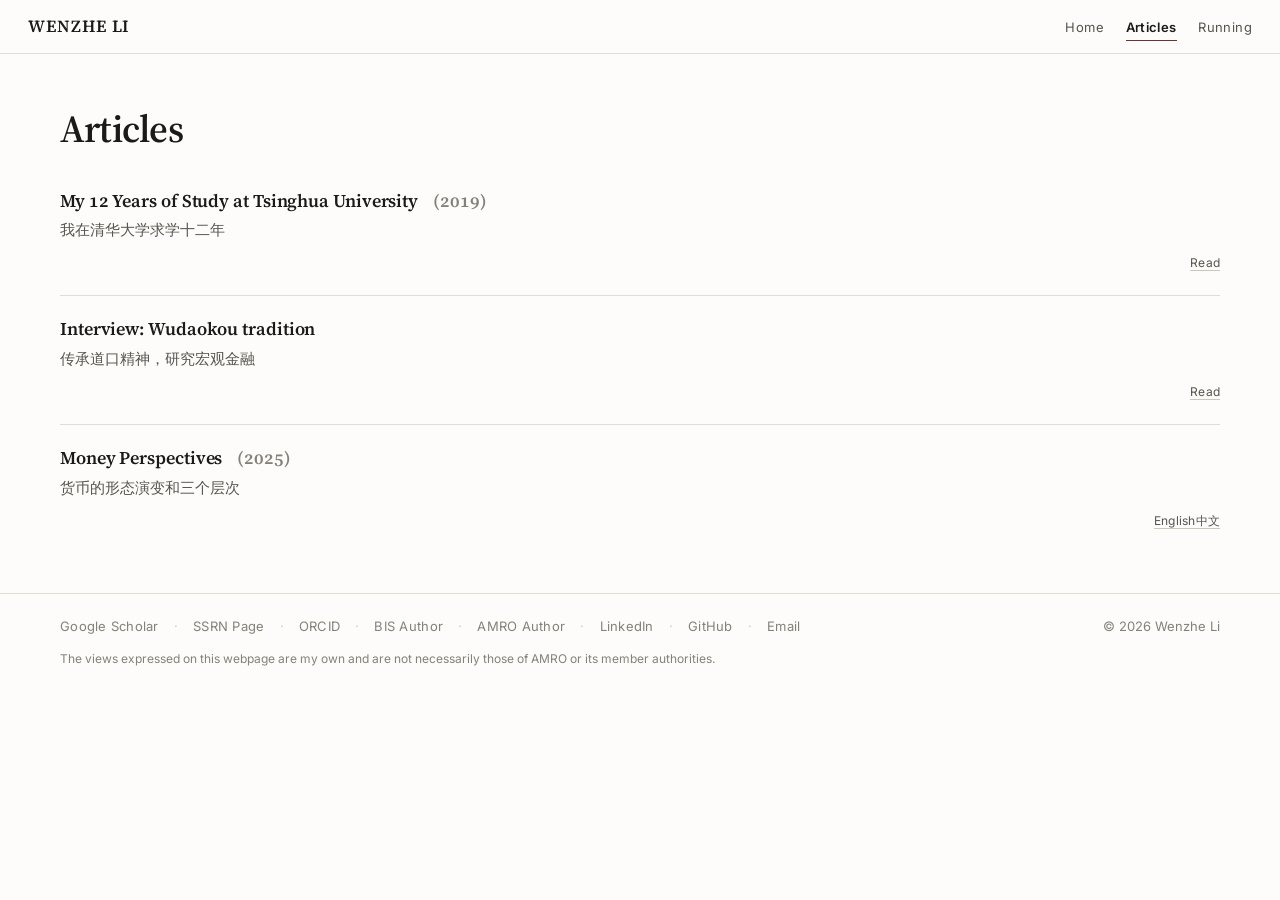
==== commit 2491cfc6: "Add Google Analytics 4 to every page" ====
--- a/articles.html
+++ b/articles.html
@@ -1,6 +1,16 @@
 <!DOCTYPE html>
 <html lang="en">
 <head>
+<!-- Google Analytics (GA4). Property G-NYK8VDNS0S. Unlike GoatCounter in
+     the footer, this sets cookies and collects personal data. -->
+<script async src="https://www.googletagmanager.com/gtag/js?id=G-NYK8VDNS0S"></script>
+<script>
+  window.dataLayer = window.dataLayer || [];
+  function gtag(){dataLayer.push(arguments);}
+  gtag('js', new Date());
+  gtag('config', 'G-NYK8VDNS0S');
+</script>
+
 <meta charset="utf-8">
 <meta name="viewport" content="width=device-width, initial-scale=1">
 <title>WENZHE LI - Articles</title>
--- a/assets/style.css
+++ b/assets/style.css
@@ -10,7 +10,14 @@
   --sans: "Inter", -apple-system, BlinkMacSystemFont, "Segoe UI", Roboto,
           "Helvetica Neue", Arial, sans-serif;
   --mono: ui-monospace, "SF Mono", "Cascadia Mono", Menlo, Consolas, monospace;
-  --cjk: "Source Han Serif SC", "Noto Serif CJK SC", "Songti SC", SimSun, serif;
+  /* The Latin serif is listed first so digits, brackets and punctuation come
+     from it; the browser falls through to a CJK face only for the Chinese
+     characters it cannot render. Without this, SimSun — the usual Windows
+     fallback — sets Latin text full-width, which left odd gaps around
+     figures like "(3), 91–100". */
+  --cjk: "Source Serif 4", "Source Serif Pro", Charter, Georgia,
+         "Source Han Serif SC", "Noto Serif CJK SC", "Songti SC",
+         "Microsoft YaHei", SimSun, serif;
 
   /* Light theme */
   --bg:            #fdfcfa;
@@ -841,9 +848,16 @@
   margin: 0 0 0.1rem;
   line-height: 1.5;
 }
-.pub__cite > .pub__citation-text { min-width: 0; }
+/* Takes the space the links leave; without a flex basis a long citation
+   wraps underneath them instead of stopping short. */
+.pub__cite > .pub__citation-text { min-width: 0; flex: 1 1 auto; }
 .pub__authors .self { color: var(--ink); font-weight: 600; }
 .pub__venue em { color: var(--ink); font-style: italic; }
+/* A second publication of the same article. It sits on the citation line
+   beside the first venue and carries the same weight — a lighter colour here
+   read as an inconsistency rather than a hierarchy. */
+.pub__republished { color: inherit; }
+.pub__republished em { color: var(--ink); font-style: italic; }
 
 /* Secondary detail — Chinese title, republication note, conference — on one
    quieter line beneath the citation. */
@@ -1069,6 +1083,12 @@
 /* MapMyVisitors widget — a plain image, so it needs no border or chrome. */
 /* An unlabelled trailing widget, not a section in its own right — it does not
    need the full section gap above it. */
+/* GoatCounter total, shown in the footer beside the copyright. */
+.visits {
+  font-variant-numeric: tabular-nums;
+  letter-spacing: 0.01em;
+}
+
 .visitors { margin-top: 1.75rem !important; }
 .visitors a { border-bottom: 0; display: inline-block; }
 .visitors img {
@@ -1098,7 +1118,7 @@
   body { font-size: 9.75pt; line-height: 1.4; background: #fff; color: #000; }
 
   .masthead, .nav, .skip, .filters, .filter-note,
-  .print-hint, .foot__bookmarks, .portrait, .hero__aside, .visitors,
+  .print-hint, .foot__bookmarks, .portrait, .hero__aside, .visitors, .visits,
   .no-print { display: none !important; }
 
   .wrap { max-width: none; padding: 0; }
